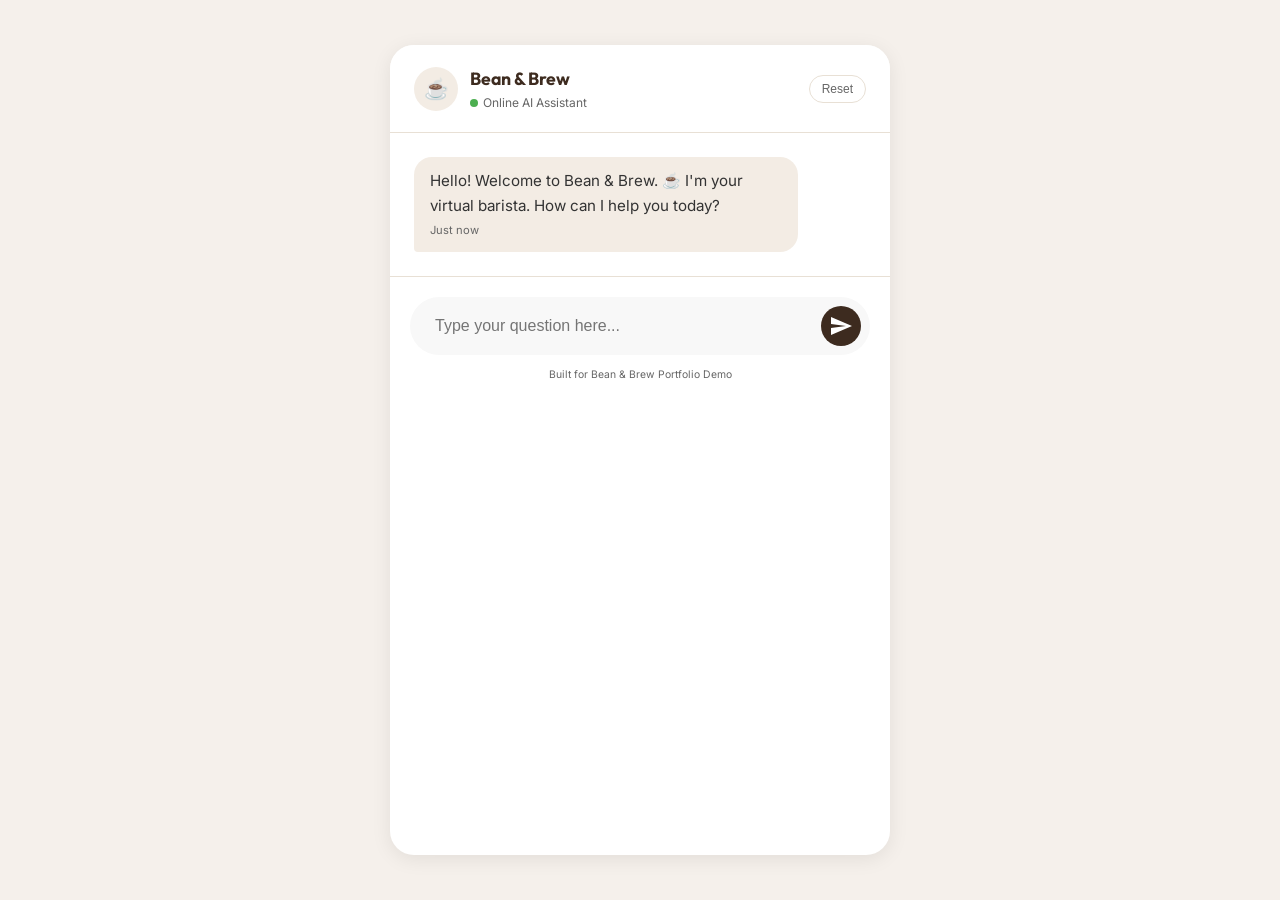
==== AI Chatbot/index.html @ 8218064c "Creating AI-Chatbot" ====
<!DOCTYPE html>
<html lang="en">
<head>
    <meta charset="UTF-8">
    <meta name="viewport" content="width=device-width, initial-scale=1.0">
    <title>Bean & Brew | AI Barista</title>
    <link rel="stylesheet" href="style.css">
    <!-- Google Fonts for a premium look -->
    <link rel="preconnect" href="https://fonts.googleapis.com">
    <link rel="preconnect" href="https://fonts.gstatic.com" crossorigin>
    <link href="https://fonts.googleapis.com/css2?family=Inter:wght@400;500;600&family=Outfit:wght@400;600;700&display=swap" rel="stylesheet">
</head>
<body>
    <div class="app-container">
        <!-- Main Chat Container -->
        <main class="chat-container">
            <!-- Header Section -->
            <header class="chat-header">
                <div class="shop-info">
                    <div class="logo-circle">☕</div>
                    <div>
                        <h1>Bean & Brew</h1>
                        <p class="status"><span class="status-dot"></span> Online AI Assistant</p>
                    </div>
                </div>
                <div class="header-actions">
                    <button id="clear-chat" title="Clear Chat">Reset</button>
                </div>
            </header>

            <!-- Messages List -->
            <section id="chat-messages" class="messages-area">
                <!-- Sample welcome message -->
                <div class="message bot-message">
                    <div class="message-content">
                        Hello! Welcome to Bean & Brew. ☕ I'm your virtual barista. How can I help you today?
                    </div>
                    <span class="timestamp">Just now</span>
                </div>
            </section>

            <!-- Input Section -->
            <footer class="input-area">
                <form id="chat-form" class="input-wrapper">
                    <input type="text" id="user-input" placeholder="Type your question here..." autocomplete="off">
                    <button type="submit" id="send-btn">
                        <svg viewBox="0 0 24 24" width="24" height="24">
                            <path fill="currentColor" d="M2.01 21L23 12 2.01 3 2 10l15 2-15 2z"></path>
                        </svg>
                    </button>
                </form>
                <p class="credits">Built for Bean & Brew Portfolio Demo</p>
            </footer>
        </main>
    </div>

    <!-- JavaScript - will be created in Phase 3 -->
    <script src="app.js"></script>
</body>
</html>
---- AI Chatbot/style.css ----
/* 
  BEAN & BREW - STYLING 
  Color Palette: 
  - Espresso: #3d2b1f
  - Cream: #fcf8f4
  - Forest: #2d4739
  - Gold: #c4a484
*/

:root {
    --primary-color: #3d2b1f;
    --accent-color: #2d4739;
    --bg-color: #fcf8f4;
    --white: #ffffff;
    --text-main: #333333;
    --text-muted: #666666;
    --border-color: #e8e0d5;
    --shadow: 0 4px 20px rgba(0, 0, 0, 0.08);
    --bot-msg-bg: #f3ece4;
    --user-msg-bg: #3d2b1f;
}

* {
    margin: 0;
    padding: 0;
    box-sizing: border-box;
}

body {
    font-family: 'Inter', sans-serif;
    background-color: #f5f0eb;
    color: var(--text-main);
    height: 100vh;
    display: flex;
    justify-content: center;
    align-items: center;
    line-height: 1.6;
}

h1,
h2,
h3 {
    font-family: 'Outfit', sans-serif;
}

.app-container {
    width: 100%;
    max-width: 500px;
    height: 90vh;
    background: var(--white);
    border-radius: 24px;
    box-shadow: var(--shadow);
    overflow: hidden;
    position: relative;
    display: flex;
    flex-direction: column;
}

/* HEADER */
.chat-header {
    padding: 20px 24px;
    background: var(--white);
    border-bottom: 1px solid var(--border-color);
    display: flex;
    justify-content: space-between;
    align-items: center;
    z-index: 10;
}

.shop-info {
    display: flex;
    align-items: center;
    gap: 12px;
}

.logo-circle {
    width: 44px;
    height: 44px;
    background: var(--bot-msg-bg);
    border-radius: 50%;
    display: flex;
    justify-content: center;
    align-items: center;
    font-size: 20px;
}

.chat-header h1 {
    font-size: 1.1rem;
    font-weight: 700;
    color: var(--primary-color);
}

.status {
    font-size: 0.75rem;
    color: var(--text-muted);
    display: flex;
    align-items: center;
    gap: 5px;
}

.status-dot {
    width: 8px;
    height: 8px;
    background: #4caf50;
    border-radius: 50%;
}

#clear-chat {
    padding: 6px 12px;
    border-radius: 20px;
    border: 1px solid var(--border-color);
    background: transparent;
    font-size: 0.75rem;
    color: var(--text-muted);
    cursor: pointer;
    transition: all 0.2s;
}

#clear-chat:hover {
    background: #fdfdfd;
    color: var(--primary-color);
}

/* MESSAGES AREA */
.messages-area {
    flex: 1;
    overflow-y: auto;
    padding: 24px;
    display: flex;
    flex-direction: column;
    gap: 16px;
    scroll-behavior: smooth;
}

/* MESSAGE BUBBLES */
.message {
    max-width: 85%;
    padding: 12px 16px;
    border-radius: 18px;
    font-size: 0.95rem;
    position: relative;
    animation: fadeIn 0.3s ease-out;
}

.bot-message {
    align-self: flex-start;
    background-color: var(--bot-msg-bg);
    color: var(--text-main);
    border-bottom-left-radius: 4px;
}

.user-message {
    align-self: flex-end;
    background-color: var(--user-msg-bg);
    color: var(--white);
    border-bottom-right-radius: 4px;
}

.timestamp {
    font-size: 0.7rem;
    color: var(--text-muted);
    margin-top: 4px;
    display: block;
}

.user-message .timestamp {
    color: rgba(255, 255, 255, 0.7);
    text-align: right;
}

/* INPUT AREA */
.input-area {
    padding: 20px;
    background: var(--white);
    border-top: 1px solid var(--border-color);
}

.input-wrapper {
    display: flex;
    background: #f8f8f8;
    padding: 8px;
    border-radius: 30px;
    align-items: center;
    border: 1px solid transparent;
    transition: border 0.3s;
}

.input-wrapper:focus-within {
    border-color: var(--gold);
    background: var(--white);
}

#user-input {
    flex: 1;
    border: none;
    background: transparent;
    padding: 8px 16px;
    outline: none;
    font-size: 1rem;
}

#send-btn {
    background: var(--primary-color);
    color: var(--white);
    border: none;
    width: 40px;
    height: 40px;
    border-radius: 50%;
    display: flex;
    justify-content: center;
    align-items: center;
    cursor: pointer;
    transition: transform 0.2s;
}

#send-btn:hover {
    transform: scale(1.05);
}

.credits {
    text-align: center;
    font-size: 0.65rem;
    color: var(--text-muted);
    margin-top: 12px;
}

/* TYPING INDICATOR */
.typing-indicator {
    display: flex;
    gap: 4px;
    padding: 4px 0;
}

.typing-indicator span {
    width: 8px;
    height: 8px;
    background-color: var(--text-muted);
    border-radius: 50%;
    display: inline-block;
    opacity: 0.4;
    animation: typing 1s infinite alternate;
}

.typing-indicator span:nth-child(2) {
    animation-delay: 0.2s;
}

.typing-indicator span:nth-child(3) {
    animation-delay: 0.4s;
}

@keyframes typing {
    from {
        opacity: 0.4;
        transform: scale(1);
    }

    to {
        opacity: 1;
        transform: scale(1.2);
    }
}

/* ANIMATIONS */
@keyframes fadeIn {
    from {
        opacity: 0;
        transform: translateY(10px);
    }

    to {
        opacity: 1;
        transform: translateY(0);
    }
}


/* MOBILE RESPONSIVENESS */
@media (max-width: 600px) {
    .app-container {
        height: 100vh;
        border-radius: 0;
    }
}
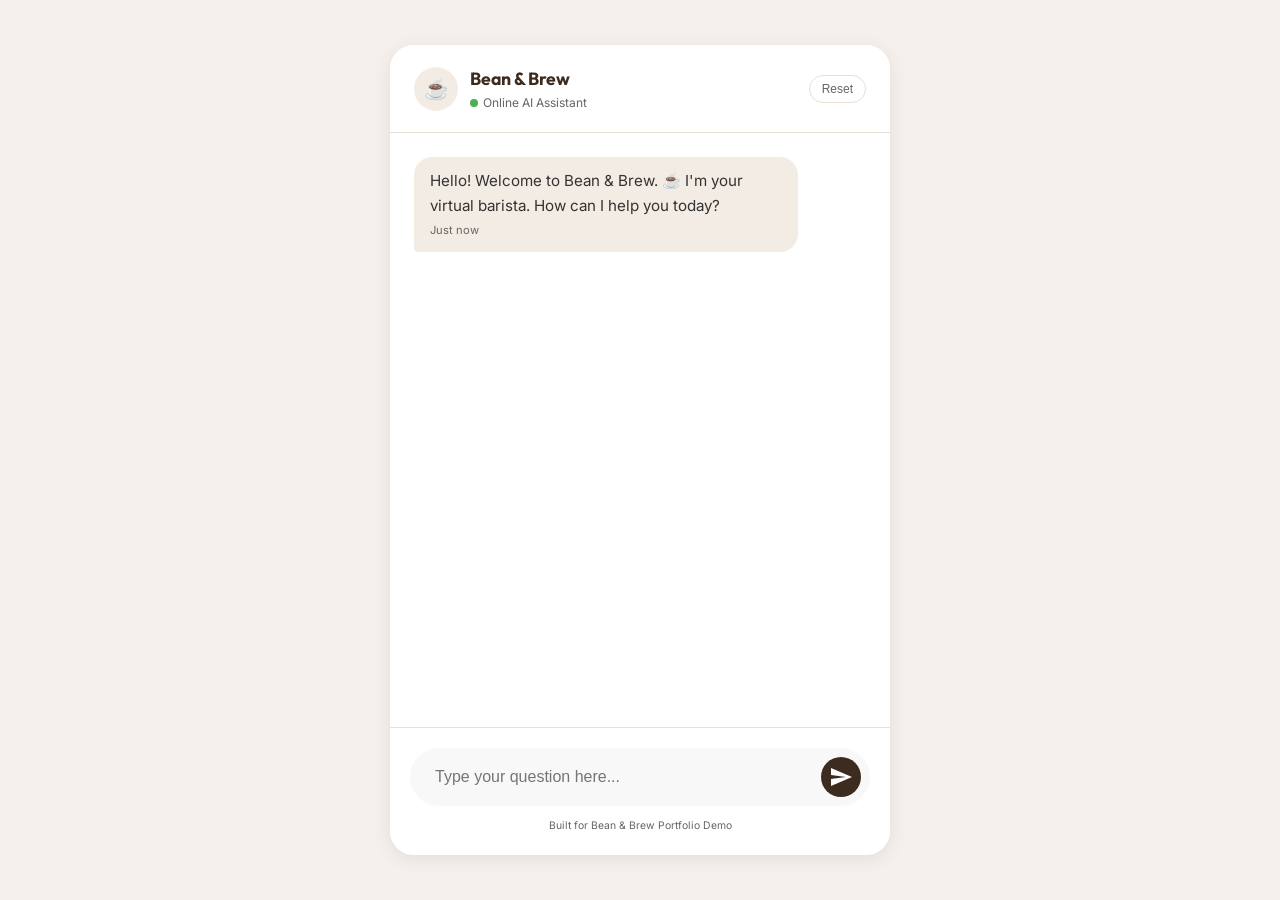
==== commit 3a84f31f: "Handling simple requests" ====
--- a/AI Chatbot/index.html
+++ b/AI Chatbot/index.html
@@ -1,5 +1,6 @@
 <!DOCTYPE html>
 <html lang="en">
+
 <head>
     <meta charset="UTF-8">
     <meta name="viewport" content="width=device-width, initial-scale=1.0">
@@ -8,8 +9,11 @@
     <!-- Google Fonts for a premium look -->
     <link rel="preconnect" href="https://fonts.googleapis.com">
     <link rel="preconnect" href="https://fonts.gstatic.com" crossorigin>
-    <link href="https://fonts.googleapis.com/css2?family=Inter:wght@400;500;600&family=Outfit:wght@400;600;700&display=swap" rel="stylesheet">
+    <link
+        href="https://fonts.googleapis.com/css2?family=Inter:wght@400;500;600&family=Outfit:wght@400;600;700&display=swap"
+        rel="stylesheet">
 </head>
+
 <body>
     <div class="app-container">
         <!-- Main Chat Container -->
@@ -57,4 +61,5 @@
     <!-- JavaScript - will be created in Phase 3 -->
     <script src="app.js"></script>
 </body>
-</html>
+
+</html>
--- a/AI Chatbot/style.css
+++ b/AI Chatbot/style.css
@@ -56,6 +56,14 @@
     flex-direction: column;
 }
 
+.chat-container {
+    display: flex;
+    flex-direction: column;
+    height: 100%;
+    width: 100%;
+}
+
+
 /* HEADER */
 .chat-header {
     padding: 20px 24px;
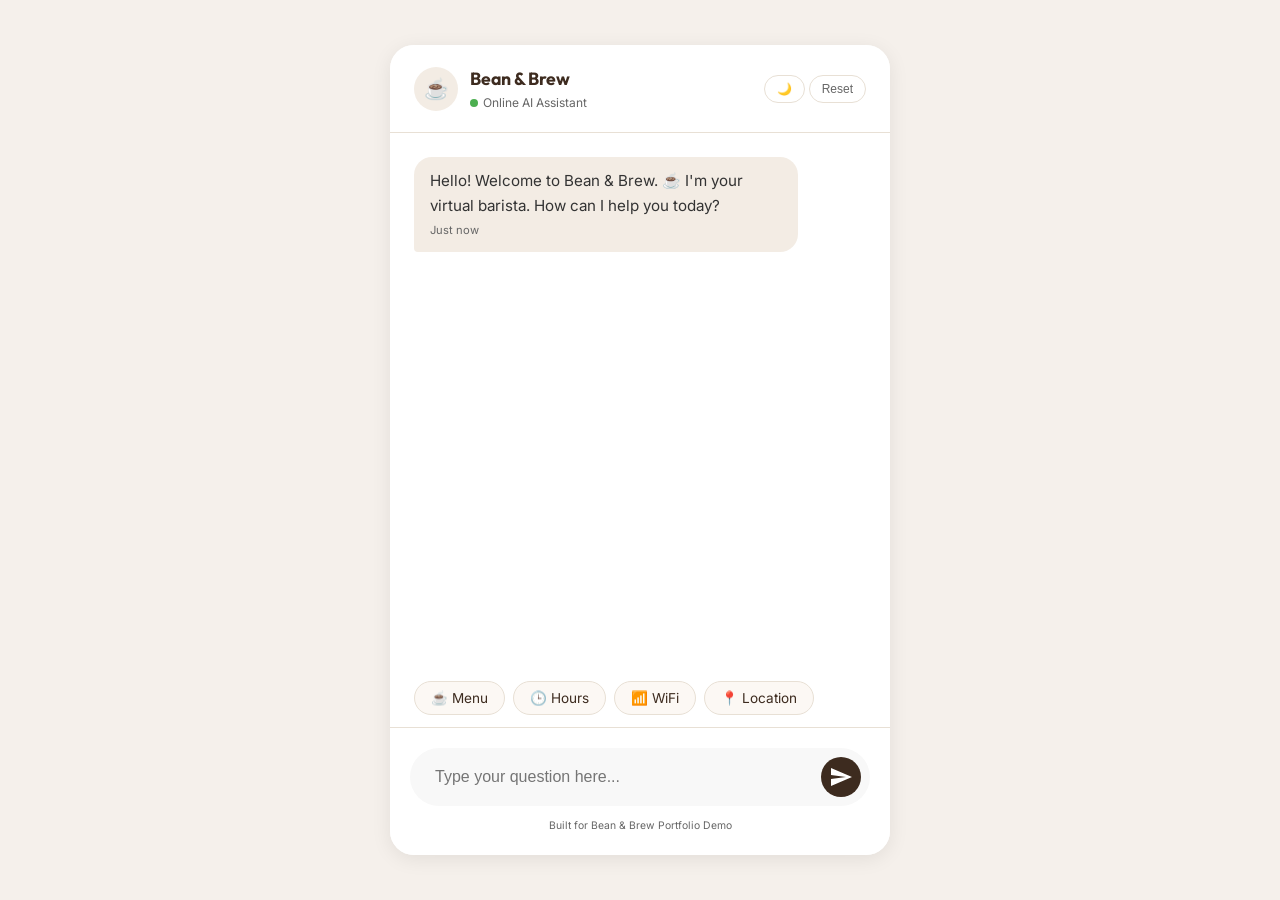
==== commit d83ce5fa: "Updated so that there are buttons so that it is easier for people to ask questions" ====
--- a/AI Chatbot/index.html
+++ b/AI Chatbot/index.html
@@ -28,8 +28,10 @@
                     </div>
                 </div>
                 <div class="header-actions">
+                    <button id="theme-toggle" title="Switch to Dark Roast">🌙</button>
                     <button id="clear-chat" title="Clear Chat">Reset</button>
                 </div>
+
             </header>
 
             <!-- Messages List -->
@@ -43,7 +45,16 @@
                 </div>
             </section>
 
+            <!-- Quick Action Buttons -->
+            <div class="suggestions-container">
+                <button class="suggestion-btn" data-query="Can I see the menu?">☕ Menu</button>
+                <button class="suggestion-btn" data-query="What are your hours?">🕒 Hours</button>
+                <button class="suggestion-btn" data-query="What is the WiFi password?">📶 WiFi</button>
+                <button class="suggestion-btn" data-query="Where are you located?">📍 Location</button>
+            </div>
+
             <!-- Input Section -->
+
             <footer class="input-area">
                 <form id="chat-form" class="input-wrapper">
                     <input type="text" id="user-input" placeholder="Type your question here..." autocomplete="off">
--- a/AI Chatbot/style.css
+++ b/AI Chatbot/style.css
@@ -20,7 +20,21 @@
     --user-msg-bg: #3d2b1f;
 }
 
+body.dark-mode {
+    --primary-color: #f7e8d8;
+    --accent-color: #8fb19f;
+    --bg-color: #1a1a1a;
+    --white: #262626;
+    --text-main: #e0e0e0;
+    --text-muted: #a0a0a0;
+    --border-color: #3d2b1f;
+    --bot-msg-bg: #2d2d2d;
+    --user-msg-bg: #4a3728;
+    background-color: #121212;
+}
+
 * {
+
     margin: 0;
     padding: 0;
     box-sizing: border-box;
@@ -113,7 +127,8 @@
     border-radius: 50%;
 }
 
-#clear-chat {
+#clear-chat,
+#theme-toggle {
     padding: 6px 12px;
     border-radius: 20px;
     border: 1px solid var(--border-color);
@@ -124,10 +139,12 @@
     transition: all 0.2s;
 }
 
-#clear-chat:hover {
-    background: #fdfdfd;
+#clear-chat:hover,
+#theme-toggle:hover {
+    background: var(--bot-msg-bg);
     color: var(--primary-color);
 }
+
 
 /* MESSAGES AREA */
 .messages-area {
@@ -176,7 +193,40 @@
     text-align: right;
 }
 
+/* SUGGESTIONS AREA */
+.suggestions-container {
+    display: flex;
+    gap: 8px;
+    padding: 0 24px 12px;
+    overflow-x: auto;
+    scrollbar-width: none;
+    /* Hide scrollbar for clean look */
+}
+
+.suggestions-container::-webkit-scrollbar {
+    display: none;
+}
+
+.suggestion-btn {
+    white-space: nowrap;
+    padding: 8px 16px;
+    background: var(--bg-color);
+    border: 1px solid var(--border-color);
+    border-radius: 20px;
+    font-size: 0.85rem;
+    color: var(--primary-color);
+    cursor: pointer;
+    transition: all 0.2s;
+    font-family: 'Inter', sans-serif;
+}
+
+.suggestion-btn:hover {
+    background: var(--bot-msg-bg);
+    border-color: var(--primary-color);
+}
+
 /* INPUT AREA */
+
 .input-area {
     padding: 20px;
     background: var(--white);
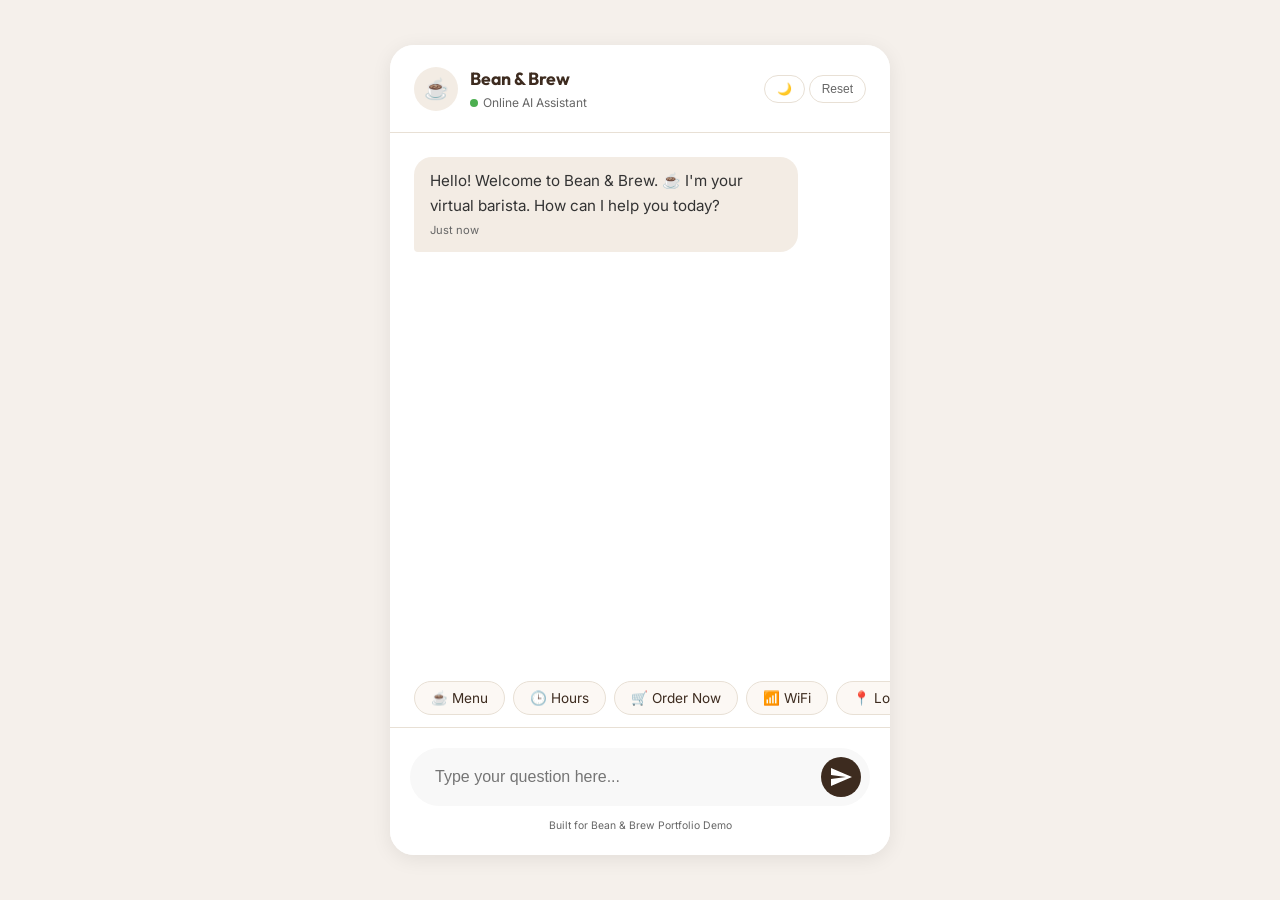
==== commit 0abc49c8: "Updated so that the Customers can place an order The AI Chatbot will then display the items ordered," ====
--- a/AI Chatbot/index.html
+++ b/AI Chatbot/index.html
@@ -49,7 +49,9 @@
             <div class="suggestions-container">
                 <button class="suggestion-btn" data-query="Can I see the menu?">☕ Menu</button>
                 <button class="suggestion-btn" data-query="What are your hours?">🕒 Hours</button>
+                <button class="suggestion-btn" data-query="Can I place an order?">🛒 Order Now</button>
                 <button class="suggestion-btn" data-query="What is the WiFi password?">📶 WiFi</button>
+
                 <button class="suggestion-btn" data-query="Where are you located?">📍 Location</button>
             </div>
 
--- a/AI Chatbot/style.css
+++ b/AI Chatbot/style.css
@@ -197,15 +197,34 @@
 .suggestions-container {
     display: flex;
     gap: 8px;
-    padding: 0 24px 12px;
+    padding: 0 24px 12px 24px;
+    /* Balanced side padding */
     overflow-x: auto;
-    scrollbar-width: none;
-    /* Hide scrollbar for clean look */
-}
-
+    scroll-behavior: smooth;
+    -webkit-overflow-scrolling: touch;
+    /* Smooth scroll for iOS */
+}
+
+/* Ensure the last button has space at the end of the scroll */
+.suggestions-container::after {
+    content: '';
+    padding-right: 16px;
+}
+
+/* Added a subtle, themed scrollbar for better UX */
 .suggestions-container::-webkit-scrollbar {
-    display: none;
-}
+    height: 4px;
+}
+
+.suggestions-container::-webkit-scrollbar-track {
+    background: transparent;
+}
+
+.suggestions-container::-webkit-scrollbar-thumb {
+    background: var(--border-color);
+    border-radius: 10px;
+}
+
 
 .suggestion-btn {
     white-space: nowrap;
